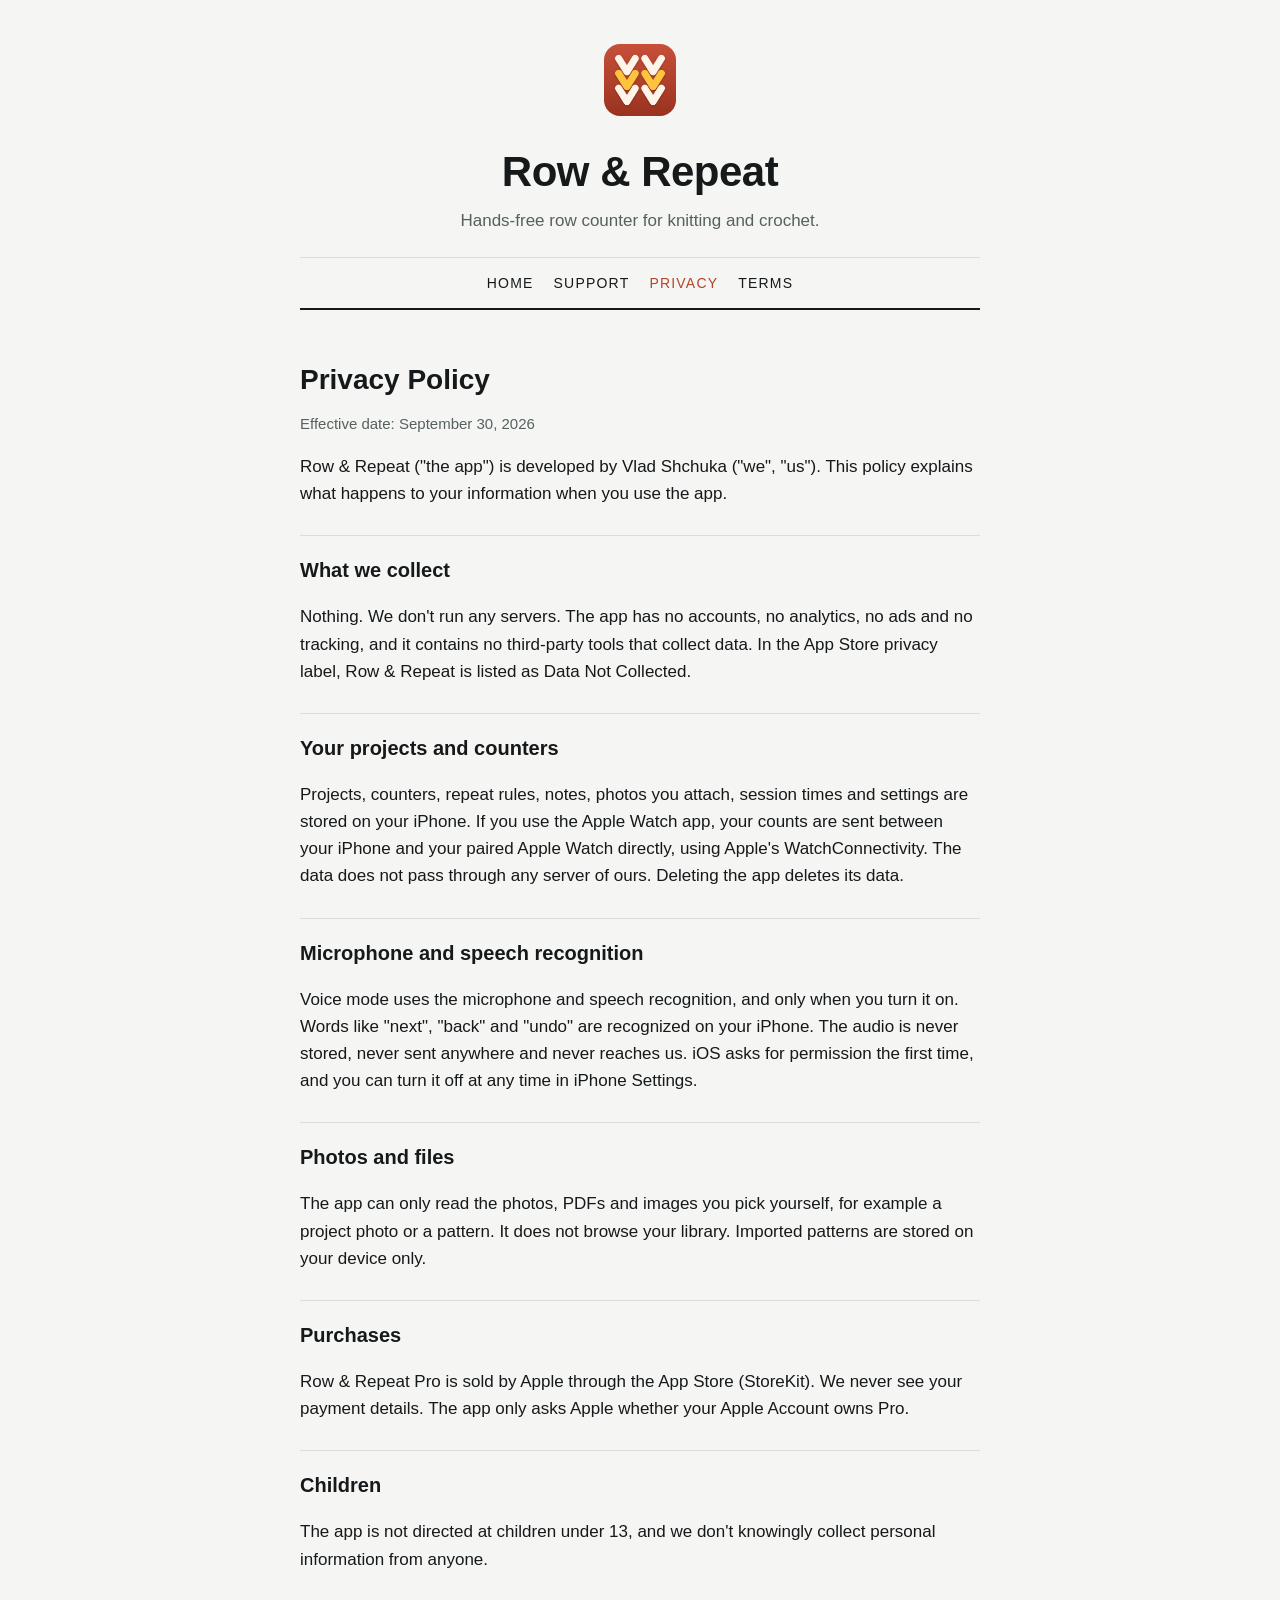
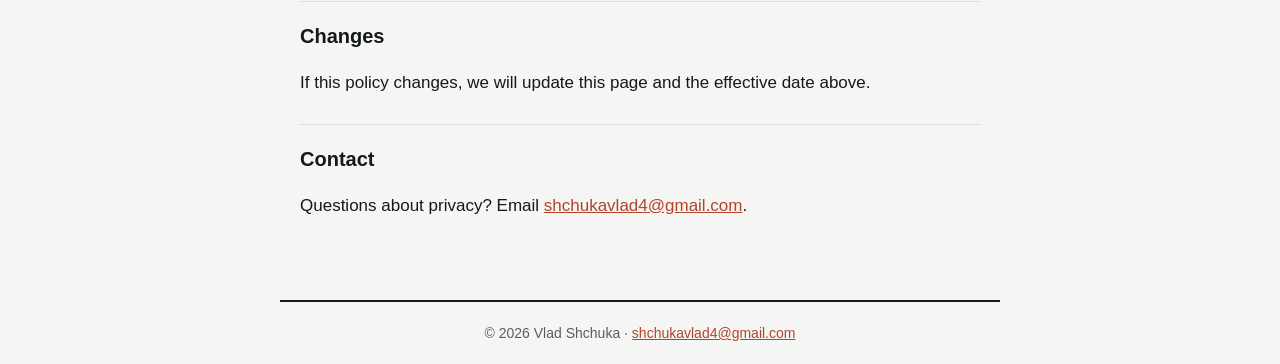
==== privacy.html @ cfaeb8a1 "Row & Repeat: privacy, terms, support pages" ====
<!doctype html>
<html lang="en"><head><meta charset="utf-8"><meta name="viewport" content="width=device-width, initial-scale=1"><link rel="icon" href="icon.png"><link rel="apple-touch-icon" href="icon.png">
<title>Privacy Policy · Row &amp; Repeat</title><meta name="description" content="Row & Repeat is a hands-free row counter for knitting and crochet. Lock screen +1, Apple Watch, voice, repeat rules and PDF patterns. Pay once, no subscription."><link rel="stylesheet" href="style.css"></head>
<body><header class="hero"><img class="mark" src="icon.png" alt="" width="72" height="72"><h1>Row &amp; Repeat</h1><p>Hands-free row counter for knitting and crochet.</p>
<nav><a href="index.html">Home</a><a href="support.html">Support</a><a href="privacy.html" aria-current="page">Privacy</a><a href="terms.html">Terms</a></nav></header>
<main>
<h2>Privacy Policy</h2>
<p class="muted">Effective date: September 30, 2026</p>
<p>Row &amp; Repeat ("the app") is developed by Vlad Shchuka ("we", "us"). This policy explains what happens to your information when you use the app.</p>

<h3>What we collect</h3>
<p>Nothing. We don't run any servers. The app has no accounts, no analytics, no ads and no tracking, and it contains no third-party tools that collect data. In the App Store privacy label, Row &amp; Repeat is listed as Data Not Collected.</p>

<h3>Your projects and counters</h3>
<p>Projects, counters, repeat rules, notes, photos you attach, session times and settings are stored on your iPhone. If you use the Apple Watch app, your counts are sent between your iPhone and your paired Apple Watch directly, using Apple's WatchConnectivity. The data does not pass through any server of ours. Deleting the app deletes its data.</p>

<h3>Microphone and speech recognition</h3>
<p>Voice mode uses the microphone and speech recognition, and only when you turn it on. Words like "next", "back" and "undo" are recognized on your iPhone. The audio is never stored, never sent anywhere and never reaches us. iOS asks for permission the first time, and you can turn it off at any time in iPhone Settings.</p>

<h3>Photos and files</h3>
<p>The app can only read the photos, PDFs and images you pick yourself, for example a project photo or a pattern. It does not browse your library. Imported patterns are stored on your device only.</p>

<h3>Purchases</h3>
<p>Row &amp; Repeat Pro is sold by Apple through the App Store (StoreKit). We never see your payment details. The app only asks Apple whether your Apple Account owns Pro.</p>

<h3>Children</h3>
<p>The app is not directed at children under 13, and we don't knowingly collect personal information from anyone.</p>

<h3>Changes</h3>
<p>If this policy changes, we will update this page and the effective date above.</p>

<h3>Contact</h3>
<p>Questions about privacy? Email <a href="mailto:shchukavlad4@gmail.com">shchukavlad4@gmail.com</a>.</p>
</main><footer>© 2026 Vlad Shchuka · <a href="mailto:shchukavlad4@gmail.com">shchukavlad4@gmail.com</a></footer></body></html>
---- style.css ----
:root {
  --paper: #F5F6F4; --surface: #FFFFFF; --ink: #15191A; --muted: #55605F; --line: #D9DEDC; --accent: #B4432B;
  color-scheme: light dark;
}
@media (prefers-color-scheme: dark) {
  :root { --paper: #0E1112; --surface: #191E1F; --ink: #F1F4F3; --muted: #9DA9A7; --line: #2B3233; --accent: #FF9A7A; }
}
* { box-sizing: border-box; }
body { margin: 0; background: var(--paper); color: var(--ink);
  font: 17px/1.6 -apple-system, BlinkMacSystemFont, "SF Pro Text", "Helvetica Neue", Arial, sans-serif; }
.hero { max-width: 720px; margin: 0 auto; padding: 44px 20px 0; text-align: center; }
.mark { display: inline-block; width: 72px; height: 72px; border-radius: 16px; }
.hero h1 { font-family: "SF Pro Rounded", -apple-system, BlinkMacSystemFont, sans-serif; font-weight: 800; font-size: 42px; letter-spacing: -0.5px; margin: 14px 0 2px; }
.hero p { margin: 0; color: var(--muted); }
nav { margin-top: 22px; padding: 10px 0; font-size: 14px; letter-spacing: 1.2px; text-transform: uppercase;
  border-top: 1px solid var(--line); border-bottom: 2px solid var(--ink); }
nav a { color: var(--ink); text-decoration: none; display: inline-block; margin: 0 10px; padding: 4px 0; }
nav a:hover, nav a[aria-current="page"] { color: var(--accent); }
main { max-width: 720px; margin: 0 auto; padding: 24px 20px 64px; }
h2 { font-weight: 800; font-size: 28px; line-height: 1.25; margin: 28px 0 8px; }
h3 { font-weight: 700; font-size: 20px; margin: 28px 0 4px; padding-top: 18px; border-top: 1px solid var(--line); }
a { color: var(--accent); }
ol, ul { padding-left: 22px; }
li { margin: 4px 0; }
.card { background: var(--surface); border: 1px solid var(--line); border-left: 3px solid var(--accent); padding: 18px 22px; margin: 18px 0; }
.cols { display: grid; gap: 14px; grid-template-columns: 1fr; }
@media (min-width: 640px) { .cols { grid-template-columns: 1fr 1fr; } }
.cols .card { margin: 0; }
.cols h3 { border: 0; padding: 0; margin: 0 0 6px; }
.muted { color: var(--muted); font-size: 15px; }
footer { max-width: 720px; margin: 0 auto; text-align: center; color: var(--muted); font-size: 14px; padding: 20px; border-top: 2px solid var(--ink); }
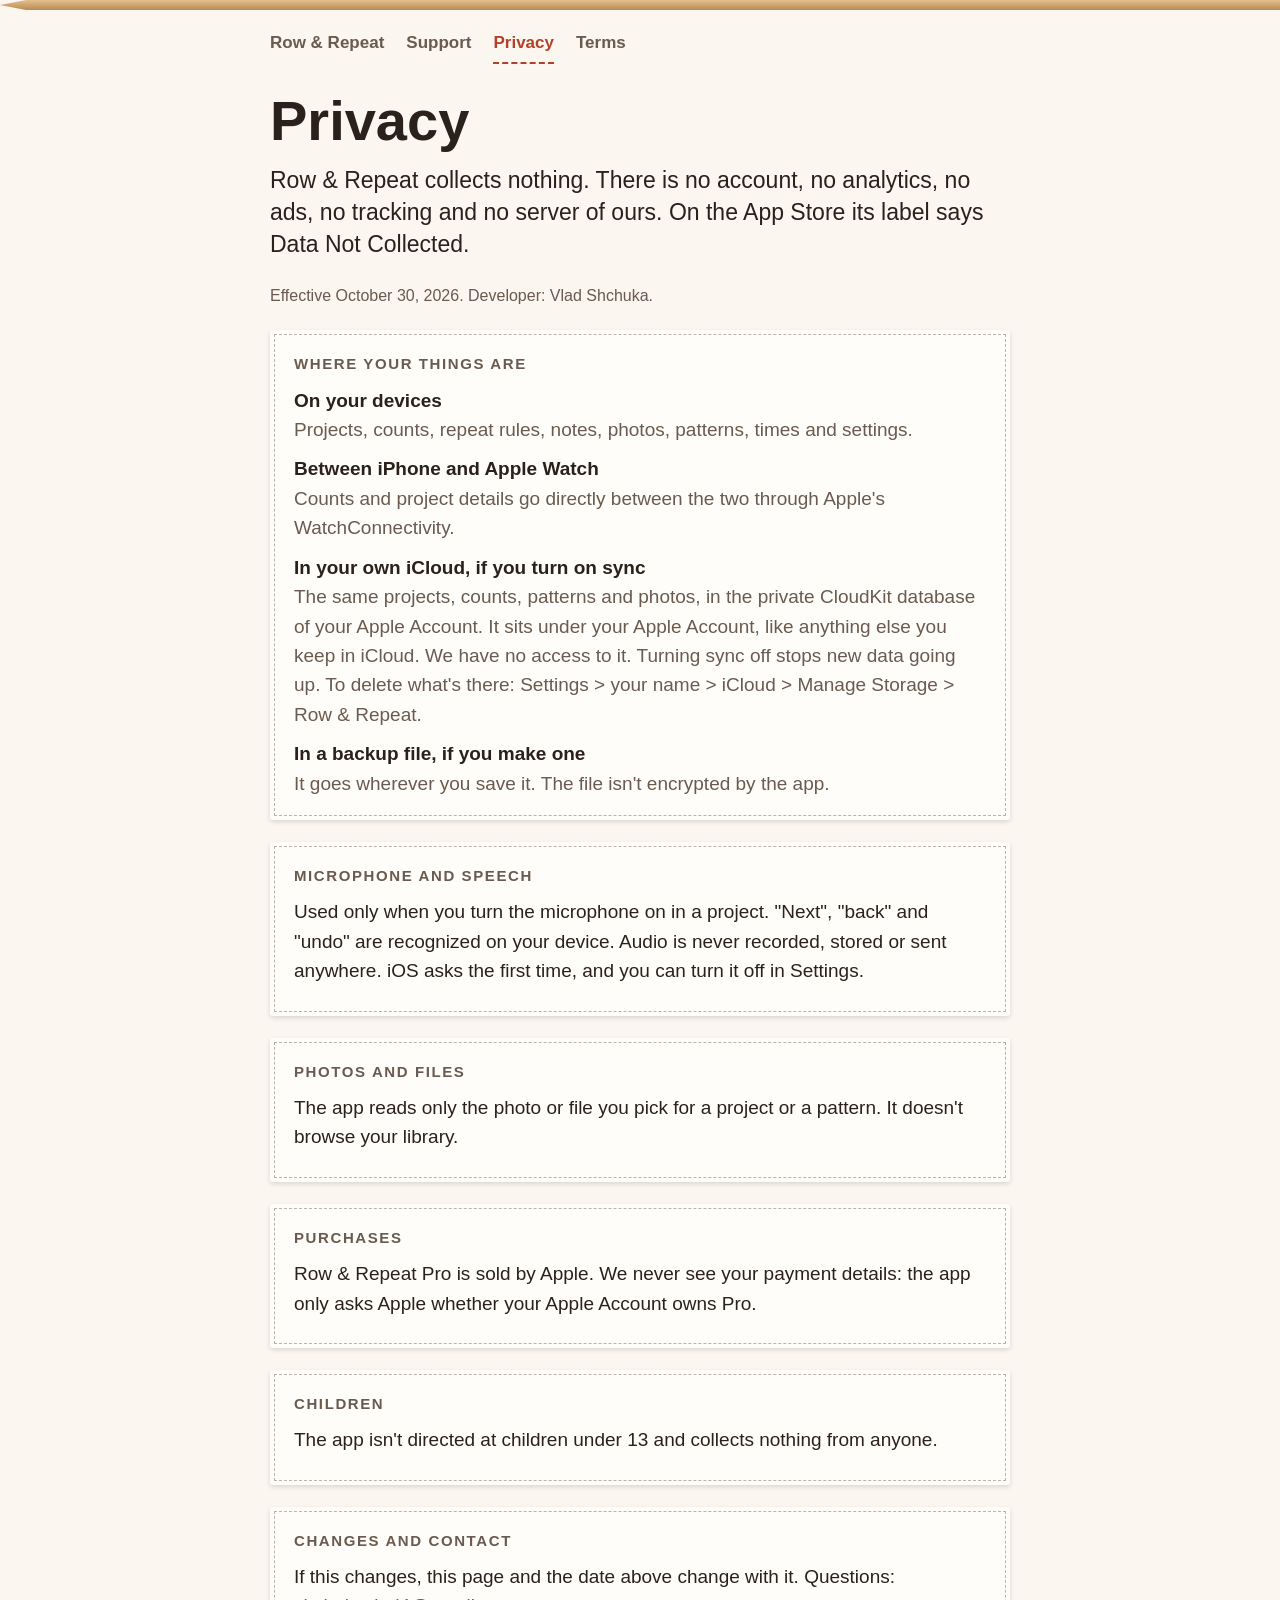
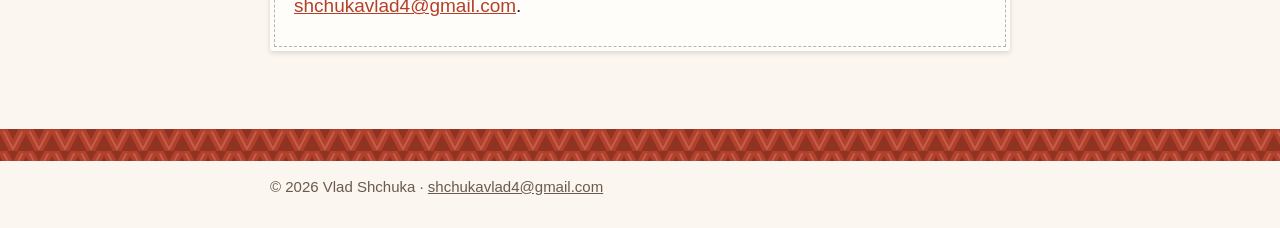
==== commit eb69a142: "Row & Repeat site: 1.3 pages" ====
--- a/privacy.html
+++ b/privacy.html
@@ -1,34 +1,32 @@
 <!doctype html>
 <html lang="en"><head><meta charset="utf-8"><meta name="viewport" content="width=device-width, initial-scale=1"><link rel="icon" href="icon.png"><link rel="apple-touch-icon" href="icon.png">
-<title>Privacy Policy · Row &amp; Repeat</title><meta name="description" content="Row & Repeat is a hands-free row counter for knitting and crochet. Lock screen +1, Apple Watch, voice, repeat rules and PDF patterns. Pay once, no subscription."><link rel="stylesheet" href="style.css"></head>
-<body><header class="hero"><img class="mark" src="icon.png" alt="" width="72" height="72"><h1>Row &amp; Repeat</h1><p>Hands-free row counter for knitting and crochet.</p>
-<nav><a href="index.html">Home</a><a href="support.html">Support</a><a href="privacy.html" aria-current="page">Privacy</a><a href="terms.html">Terms</a></nav></header>
+<title>Privacy · Row &amp; Repeat</title><meta name="description" content="A knitting and crochet row counter you can use with your hands full. Lock Screen, Apple Watch, voice, repeat rules, patterns, iCloud between iPhone and iPad."><link rel="stylesheet" href="style.css"></head>
+<body><header><div class="needle" aria-hidden="true"></div><nav><a href="index.html">Row &amp; Repeat</a><a href="support.html">Support</a><a href="privacy.html" aria-current="page">Privacy</a><a href="terms.html">Terms</a></nav></header>
 <main>
-<h2>Privacy Policy</h2>
-<p class="muted">Effective date: September 30, 2026</p>
-<p>Row &amp; Repeat ("the app") is developed by Vlad Shchuka ("we", "us"). This policy explains what happens to your information when you use the app.</p>
+<h1>Privacy</h1>
+<p class="lead">Row &amp; Repeat collects nothing. There is no account, no analytics, no ads, no tracking and no server of ours. On the App Store its label says Data Not Collected.</p>
+<p class="muted">Effective October 30, 2026. Developer: Vlad Shchuka.</p>
 
-<h3>What we collect</h3>
-<p>Nothing. We don't run any servers. The app has no accounts, no analytics, no ads and no tracking, and it contains no third-party tools that collect data. In the App Store privacy label, Row &amp; Repeat is listed as Data Not Collected.</p>
+<section class="label"><h2>Where your things are</h2>
+<dl>
+<dt>On your devices</dt><dd>Projects, counts, repeat rules, notes, photos, patterns, times and settings.</dd>
+<dt>Between iPhone and Apple Watch</dt><dd>Counts and project details go directly between the two through Apple's WatchConnectivity.</dd>
+<dt>In your own iCloud, if you turn on sync</dt><dd>The same projects, counts, patterns and photos, in the private CloudKit database of your Apple Account. It sits under your Apple Account, like anything else you keep in iCloud. We have no access to it. Turning sync off stops new data going up. To delete what's there: Settings &gt; your name &gt; iCloud &gt; Manage Storage &gt; Row &amp; Repeat.</dd>
+<dt>In a backup file, if you make one</dt><dd>It goes wherever you save it. The file isn't encrypted by the app.</dd>
+</dl></section>
 
-<h3>Your projects and counters</h3>
-<p>Projects, counters, repeat rules, notes, photos you attach, session times and settings are stored on your iPhone. If you use the Apple Watch app, your counts are sent between your iPhone and your paired Apple Watch directly, using Apple's WatchConnectivity. The data does not pass through any server of ours. Deleting the app deletes its data.</p>
+<section class="label"><h2>Microphone and speech</h2>
+<p>Used only when you turn the microphone on in a project. "Next", "back" and "undo" are recognized on your device. Audio is never recorded, stored or sent anywhere. iOS asks the first time, and you can turn it off in Settings.</p></section>
 
-<h3>Microphone and speech recognition</h3>
-<p>Voice mode uses the microphone and speech recognition, and only when you turn it on. Words like "next", "back" and "undo" are recognized on your iPhone. The audio is never stored, never sent anywhere and never reaches us. iOS asks for permission the first time, and you can turn it off at any time in iPhone Settings.</p>
+<section class="label"><h2>Photos and files</h2>
+<p>The app reads only the photo or file you pick for a project or a pattern. It doesn't browse your library.</p></section>
 
-<h3>Photos and files</h3>
-<p>The app can only read the photos, PDFs and images you pick yourself, for example a project photo or a pattern. It does not browse your library. Imported patterns are stored on your device only.</p>
+<section class="label"><h2>Purchases</h2>
+<p>Row &amp; Repeat Pro is sold by Apple. We never see your payment details: the app only asks Apple whether your Apple Account owns Pro.</p></section>
 
-<h3>Purchases</h3>
-<p>Row &amp; Repeat Pro is sold by Apple through the App Store (StoreKit). We never see your payment details. The app only asks Apple whether your Apple Account owns Pro.</p>
+<section class="label"><h2>Children</h2>
+<p>The app isn't directed at children under 13 and collects nothing from anyone.</p></section>
 
-<h3>Children</h3>
-<p>The app is not directed at children under 13, and we don't knowingly collect personal information from anyone.</p>
-
-<h3>Changes</h3>
-<p>If this policy changes, we will update this page and the effective date above.</p>
-
-<h3>Contact</h3>
-<p>Questions about privacy? Email <a href="mailto:shchukavlad4@gmail.com">shchukavlad4@gmail.com</a>.</p>
-</main><footer>© 2026 Vlad Shchuka · <a href="mailto:shchukavlad4@gmail.com">shchukavlad4@gmail.com</a></footer></body></html>
+<section class="label"><h2>Changes and contact</h2>
+<p>If this changes, this page and the date above change with it. Questions: <a href="mailto:shchukavlad4@gmail.com">shchukavlad4@gmail.com</a>.</p></section>
+</main><footer><div class="band" aria-hidden="true"></div><p>© 2026 Vlad Shchuka · <a href="mailto:shchukavlad4@gmail.com">shchukavlad4@gmail.com</a></p></footer></body></html>
--- a/style.css
+++ b/style.css
@@ -1,31 +1,37 @@
+/* Row & Repeat: a work bag. Fabric at the top (an SVG of stocking stitch, the same V as the app), linen behind, paper labels with running stitch. */
 :root {
-  --paper: #F5F6F4; --surface: #FFFFFF; --ink: #15191A; --muted: #55605F; --line: #D9DEDC; --accent: #B4432B;
+  --linen: #FBF6EF; --paper: #FFFDF9; --ink: #2B211B; --muted: #6A5A4F; --yarn: #B3402A; --on-yarn: #FFFFFF; --stitch: #6A5A4F73;
+  --knit: url("data:image/svg+xml,%3Csvg xmlns='http://www.w3.org/2000/svg' width='26' height='22'%3E%3Crect width='26' height='22' fill='%238F3322'/%3E%3Cpath d='M4 3 L13 20 L22 3' fill='none' stroke='%23B3402A' stroke-width='9' stroke-linecap='round' stroke-linejoin='round'/%3E%3Cpath d='M4 3 L13 20 L22 3' fill='none' stroke='%23ffffff' stroke-opacity='.16' stroke-width='1.8' stroke-linecap='round' stroke-linejoin='round'/%3E%3C/svg%3E");
   color-scheme: light dark;
 }
 @media (prefers-color-scheme: dark) {
-  :root { --paper: #0E1112; --surface: #191E1F; --ink: #F1F4F3; --muted: #9DA9A7; --line: #2B3233; --accent: #FF9A7A; }
+  :root { --linen: #1B1613; --paper: #29221E; --ink: #F6EEE6; --muted: #BDAEA1; --yarn: #F0977F; --on-yarn: #2A120B; --stitch: #BDAEA160; }
 }
 * { box-sizing: border-box; }
-body { margin: 0; background: var(--paper); color: var(--ink);
-  font: 17px/1.6 -apple-system, BlinkMacSystemFont, "SF Pro Text", "Helvetica Neue", Arial, sans-serif; }
-.hero { max-width: 720px; margin: 0 auto; padding: 44px 20px 0; text-align: center; }
-.mark { display: inline-block; width: 72px; height: 72px; border-radius: 16px; }
-.hero h1 { font-family: "SF Pro Rounded", -apple-system, BlinkMacSystemFont, sans-serif; font-weight: 800; font-size: 42px; letter-spacing: -0.5px; margin: 14px 0 2px; }
-.hero p { margin: 0; color: var(--muted); }
-nav { margin-top: 22px; padding: 10px 0; font-size: 14px; letter-spacing: 1.2px; text-transform: uppercase;
-  border-top: 1px solid var(--line); border-bottom: 2px solid var(--ink); }
-nav a { color: var(--ink); text-decoration: none; display: inline-block; margin: 0 10px; padding: 4px 0; }
-nav a:hover, nav a[aria-current="page"] { color: var(--accent); }
-main { max-width: 720px; margin: 0 auto; padding: 24px 20px 64px; }
-h2 { font-weight: 800; font-size: 28px; line-height: 1.25; margin: 28px 0 8px; }
-h3 { font-weight: 700; font-size: 20px; margin: 28px 0 4px; padding-top: 18px; border-top: 1px solid var(--line); }
-a { color: var(--accent); }
-ol, ul { padding-left: 22px; }
-li { margin: 4px 0; }
-.card { background: var(--surface); border: 1px solid var(--line); border-left: 3px solid var(--accent); padding: 18px 22px; margin: 18px 0; }
-.cols { display: grid; gap: 14px; grid-template-columns: 1fr; }
-@media (min-width: 640px) { .cols { grid-template-columns: 1fr 1fr; } }
-.cols .card { margin: 0; }
-.cols h3 { border: 0; padding: 0; margin: 0 0 6px; }
-.muted { color: var(--muted); font-size: 15px; }
-footer { max-width: 720px; margin: 0 auto; text-align: center; color: var(--muted); font-size: 14px; padding: 20px; border-top: 2px solid var(--ink); }
+body { margin: 0; background: var(--linen); color: var(--ink); font: 19px/1.55 Optima, Candara, "Segoe UI", sans-serif; }
+a { color: var(--yarn); }
+header .fabric { background: var(--knit); padding: 28px 20px 84px; }
+.tag { display: inline-flex; align-items: center; gap: 12px; margin: 0; padding: 8px 18px 8px 8px; background: var(--paper); color: var(--ink); font-weight: 700; font-size: 20px;
+  clip-path: polygon(14px 0, 100% 0, 100% 100%, 14px 100%, 0 calc(100% - 14px), 0 14px); }
+.tag img { border-radius: 9px; }
+h1 { font-size: clamp(34px, 7vw, 56px); line-height: 1.1; margin: 0 0 12px; font-weight: 800; }
+.fabric h1 { color: #fff; margin: 36px auto 0; max-width: 780px; text-shadow: 0 2px 8px #0005; }
+.fabric .tag { margin-left: max(0px, calc((100% - 780px) / 2)); }
+.needle { height: 10px; background: linear-gradient(#E3C08E, #B98A52); box-shadow: 0 2px 3px #0005; clip-path: polygon(0 50%, 26px 0, 100% 0, 100% 100%, 26px 100%); }
+nav { max-width: 780px; margin: 14px auto 0; padding: 0 20px; display: flex; flex-wrap: wrap; gap: 4px 22px; font-weight: 700; font-size: 17px; }
+nav a { color: var(--muted); text-decoration: none; padding: 6px 0; }
+nav a[aria-current="page"] { color: var(--yarn); border-bottom: 2px dashed var(--yarn); }
+main { max-width: 780px; margin: 0 auto; padding: 26px 20px 56px; }
+.lead { font-size: 23px; line-height: 1.4; margin-top: 0; }
+.muted { color: var(--muted); font-size: 16px; }
+.dyed { display: inline-block; padding: 12px 22px; background: var(--yarn); color: var(--on-yarn); text-decoration: none; font-weight: 700; border-radius: 3px; outline: 1.5px dashed color-mix(in srgb, var(--on-yarn) 60%, transparent); outline-offset: -5px; }
+.label { background: var(--paper); margin: 22px 0; padding: 22px 24px; border-radius: 3px; outline: 1.5px dashed var(--stitch); outline-offset: -5px; box-shadow: 0 2px 5px #0002; }
+.label h2 { font-size: 15px; letter-spacing: 1.6px; text-transform: uppercase; color: var(--muted); margin: 0 0 10px; font-weight: 700; }
+.label h3 { font-size: 20px; margin: 16px 0 2px; }
+.label p { margin: 4px 0 8px; }
+dl { margin: 0; } dt { font-weight: 700; margin-top: 10px; } dd { margin: 0; color: var(--muted); }
+.two { display: grid; grid-template-columns: repeat(auto-fit, minmax(240px, 1fr)); gap: 8px 28px; }
+.two h3 { margin-top: 2px; }
+footer .band { height: 32px; background: var(--knit); }
+footer p { max-width: 780px; margin: 0 auto; padding: 14px 20px 30px; color: var(--muted); font-size: 15px; }
+footer a { color: var(--muted); }
